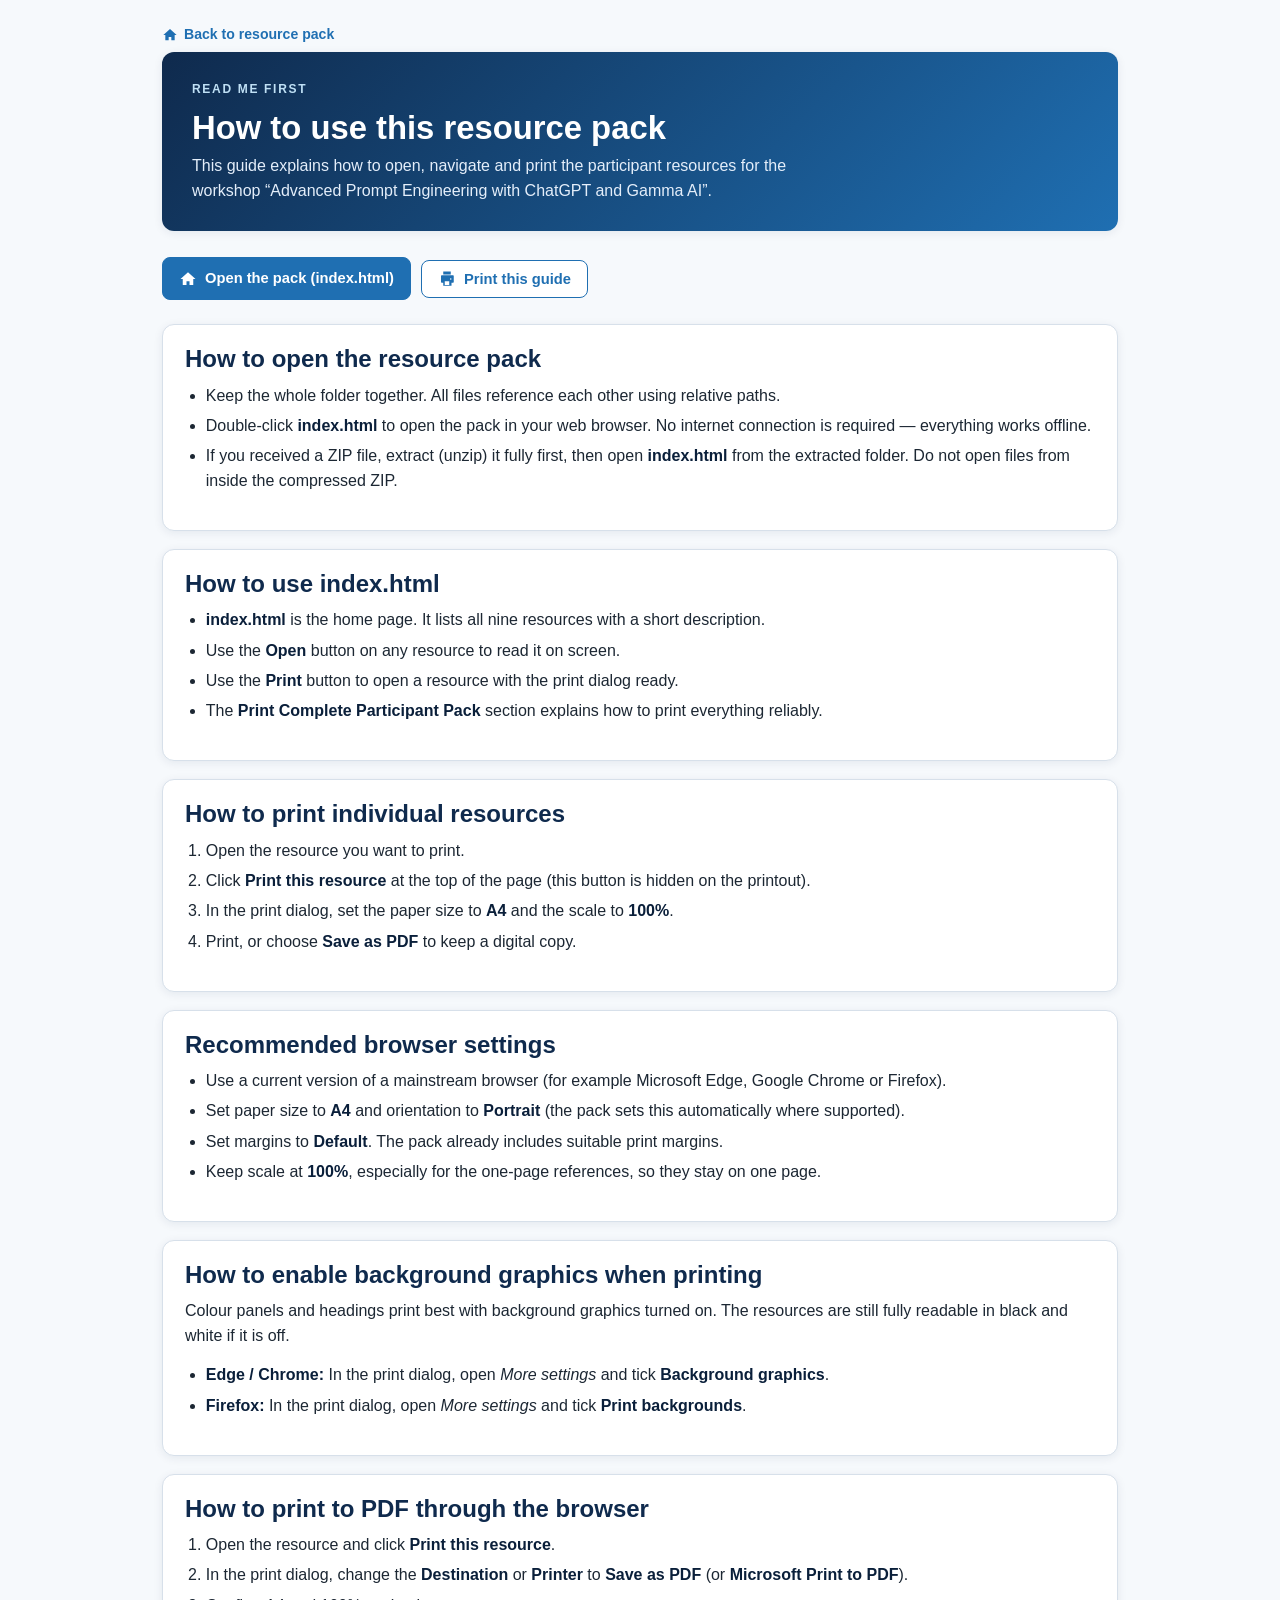
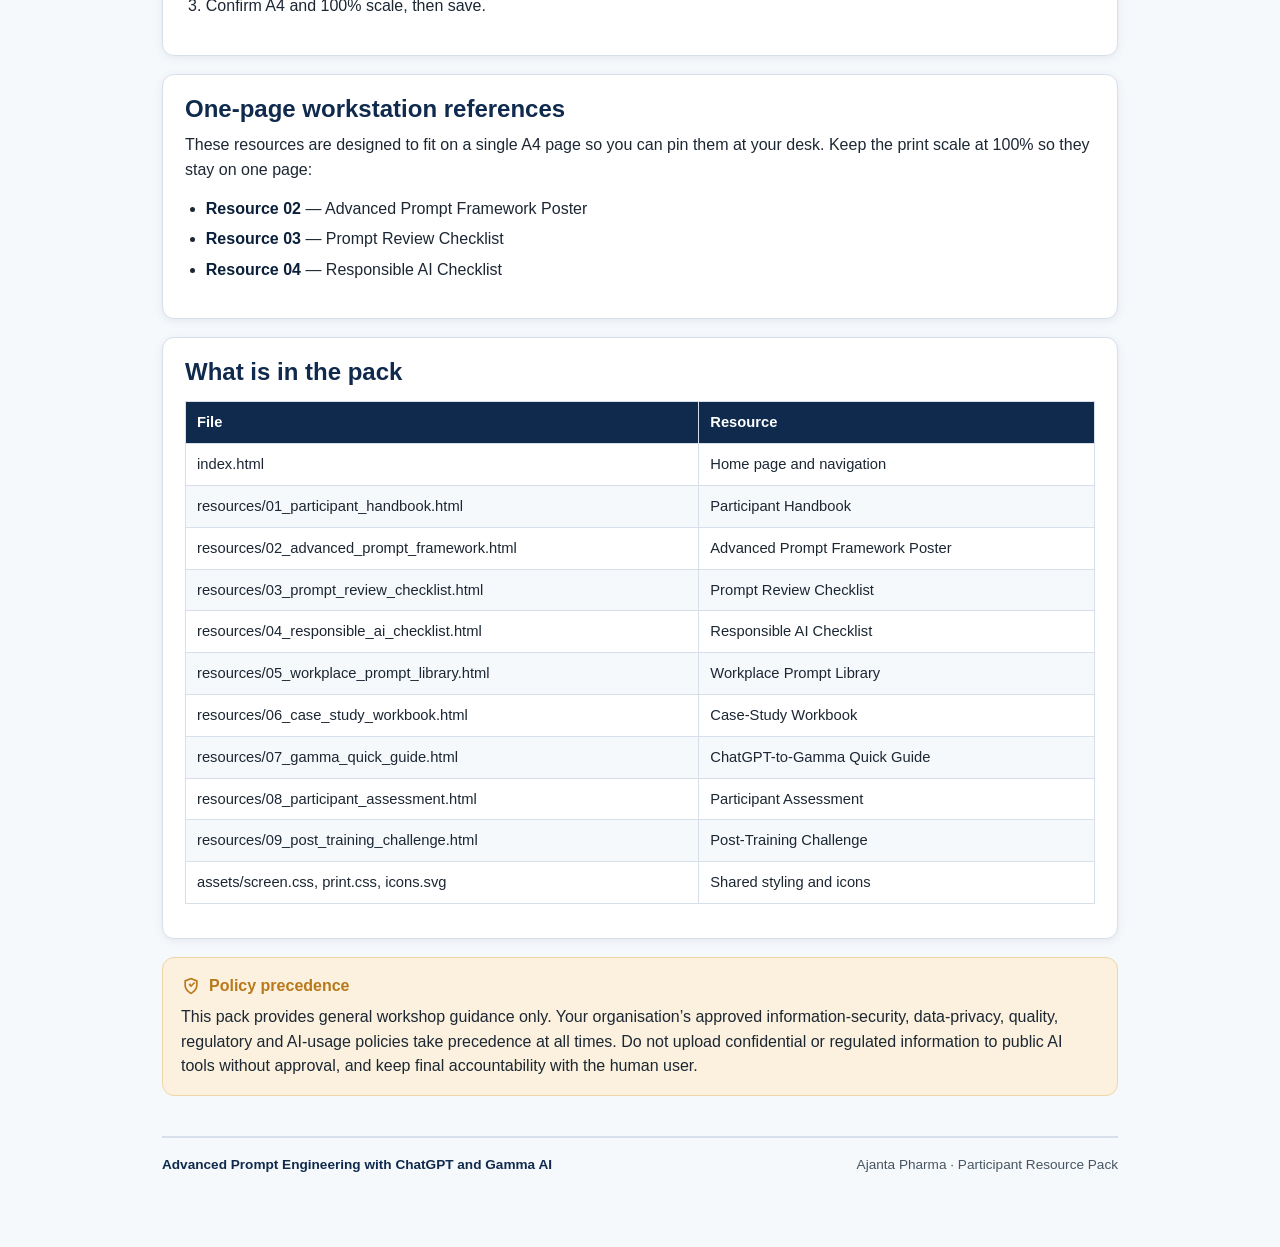
==== README.html @ 560134e1 "moved files" ====
<!DOCTYPE html>
<html lang="en-IN">
<head>
<meta charset="UTF-8">
<meta name="viewport" content="width=device-width, initial-scale=1.0">
<title>README &middot; Ajanta Pharma Participant Resource Pack</title>
<meta name="description" content="How to open, use and print the participant resource pack.">
<link rel="stylesheet" href="assets/screen.css">
<link rel="stylesheet" href="assets/print.css" media="print">
</head>
<body>
<div class="wrap">

  <a class="back-link no-print" href="index.html">
    <svg class="icon" aria-hidden="true" style="width:16px;height:16px;fill:currentColor"><use href="assets/icons.svg#home"></use></svg>
    Back to resource pack
  </a>

  <header class="doc-header">
    <div class="eyebrow">Read me first</div>
    <h1>How to use this resource pack</h1>
    <p>This guide explains how to open, navigate and print the participant resources for the workshop
    &ldquo;Advanced Prompt Engineering with ChatGPT and Gamma AI&rdquo;.</p>
  </header>

  <div class="toolbar no-print">
    <a class="btn" href="index.html">
      <svg class="icon" aria-hidden="true"><use href="assets/icons.svg#home"></use></svg>
      Open the pack (index.html)
    </a>
    <button type="button" class="btn secondary" onclick="window.print()">
      <svg class="icon" aria-hidden="true"><use href="assets/icons.svg#print"></use></svg>
      Print this guide
    </button>
  </div>

  <section class="card">
    <h2 style="margin-top:0">How to open the resource pack</h2>
    <ul>
      <li>Keep the whole folder together. All files reference each other using relative paths.</li>
      <li>Double-click <strong>index.html</strong> to open the pack in your web browser. No internet connection
      is required &mdash; everything works offline.</li>
      <li>If you received a ZIP file, extract (unzip) it fully first, then open <strong>index.html</strong> from
      the extracted folder. Do not open files from inside the compressed ZIP.</li>
    </ul>
  </section>

  <section class="card">
    <h2 style="margin-top:0">How to use index.html</h2>
    <ul>
      <li><strong>index.html</strong> is the home page. It lists all nine resources with a short description.</li>
      <li>Use the <strong>Open</strong> button on any resource to read it on screen.</li>
      <li>Use the <strong>Print</strong> button to open a resource with the print dialog ready.</li>
      <li>The <strong>Print Complete Participant Pack</strong> section explains how to print everything reliably.</li>
    </ul>
  </section>

  <section class="card">
    <h2 style="margin-top:0">How to print individual resources</h2>
    <ol>
      <li>Open the resource you want to print.</li>
      <li>Click <strong>Print this resource</strong> at the top of the page (this button is hidden on the printout).</li>
      <li>In the print dialog, set the paper size to <strong>A4</strong> and the scale to <strong>100%</strong>.</li>
      <li>Print, or choose <strong>Save as PDF</strong> to keep a digital copy.</li>
    </ol>
  </section>

  <section class="card">
    <h2 style="margin-top:0">Recommended browser settings</h2>
    <ul>
      <li>Use a current version of a mainstream browser (for example Microsoft Edge, Google Chrome or Firefox).</li>
      <li>Set paper size to <strong>A4</strong> and orientation to <strong>Portrait</strong> (the pack sets this
      automatically where supported).</li>
      <li>Set margins to <strong>Default</strong>. The pack already includes suitable print margins.</li>
      <li>Keep scale at <strong>100%</strong>, especially for the one-page references, so they stay on one page.</li>
    </ul>
  </section>

  <section class="card">
    <h2 style="margin-top:0">How to enable background graphics when printing</h2>
    <p>Colour panels and headings print best with background graphics turned on. The resources are still fully
    readable in black and white if it is off.</p>
    <ul>
      <li><strong>Edge / Chrome:</strong> In the print dialog, open <em>More settings</em> and tick
      <strong>Background graphics</strong>.</li>
      <li><strong>Firefox:</strong> In the print dialog, open <em>More settings</em> and tick
      <strong>Print backgrounds</strong>.</li>
    </ul>
  </section>

  <section class="card">
    <h2 style="margin-top:0">How to print to PDF through the browser</h2>
    <ol>
      <li>Open the resource and click <strong>Print this resource</strong>.</li>
      <li>In the print dialog, change the <strong>Destination</strong> or <strong>Printer</strong> to
      <strong>Save as PDF</strong> (or <strong>Microsoft Print to PDF</strong>).</li>
      <li>Confirm A4 and 100% scale, then save.</li>
    </ol>
  </section>

  <section class="card">
    <h2 style="margin-top:0">One-page workstation references</h2>
    <p>These resources are designed to fit on a single A4 page so you can pin them at your desk. Keep the print
    scale at 100% so they stay on one page:</p>
    <ul>
      <li><strong>Resource 02</strong> &mdash; Advanced Prompt Framework Poster</li>
      <li><strong>Resource 03</strong> &mdash; Prompt Review Checklist</li>
      <li><strong>Resource 04</strong> &mdash; Responsible AI Checklist</li>
    </ul>
  </section>

  <section class="card">
    <h2 style="margin-top:0">What is in the pack</h2>
    <table>
      <thead><tr><th>File</th><th>Resource</th></tr></thead>
      <tbody>
        <tr><td>index.html</td><td>Home page and navigation</td></tr>
        <tr><td>resources/01_participant_handbook.html</td><td>Participant Handbook</td></tr>
        <tr><td>resources/02_advanced_prompt_framework.html</td><td>Advanced Prompt Framework Poster</td></tr>
        <tr><td>resources/03_prompt_review_checklist.html</td><td>Prompt Review Checklist</td></tr>
        <tr><td>resources/04_responsible_ai_checklist.html</td><td>Responsible AI Checklist</td></tr>
        <tr><td>resources/05_workplace_prompt_library.html</td><td>Workplace Prompt Library</td></tr>
        <tr><td>resources/06_case_study_workbook.html</td><td>Case-Study Workbook</td></tr>
        <tr><td>resources/07_gamma_quick_guide.html</td><td>ChatGPT-to-Gamma Quick Guide</td></tr>
        <tr><td>resources/08_participant_assessment.html</td><td>Participant Assessment</td></tr>
        <tr><td>resources/09_post_training_challenge.html</td><td>Post-Training Challenge</td></tr>
        <tr><td>assets/screen.css, print.css, icons.svg</td><td>Shared styling and icons</td></tr>
      </tbody>
    </table>
  </section>

  <div class="box warning">
    <div class="box-title"><svg class="icon" aria-hidden="true"><use href="assets/icons.svg#shield"></use></svg>Policy precedence</div>
    This pack provides general workshop guidance only. Your organisation&rsquo;s approved information-security,
    data-privacy, quality, regulatory and AI-usage policies take precedence at all times. Do not upload
    confidential or regulated information to public AI tools without approval, and keep final accountability with
    the human user.
  </div>

  <footer class="doc-footer">
    <span class="brand">Advanced Prompt Engineering with ChatGPT and Gamma AI</span>
    <span>Ajanta Pharma &middot; Participant Resource Pack</span>
  </footer>

</div>
</body>
</html>
---- assets/screen.css ----
/* =====================================================================
   Ajanta Pharma - Participant Resource Pack
   screen.css - shared on-screen design system
   Advanced Prompt Engineering with ChatGPT and Gamma AI
   ===================================================================== */

:root {
  /* Colour system */
  --navy: #0f2a4d;
  --navy-deep: #0a1f3a;
  --blue: #1f6fb2;
  --blue-soft: #e8f1fa;
  --teal: #0f8f8f;
  --teal-soft: #e2f4f2;
  --ink: #1c2733;
  --ink-soft: #465562;
  --line: #d7e0ea;
  --line-strong: #b9c7d6;
  --bg: #ffffff;
  --bg-tint: #f6f9fc;
  --amber: #b9791a;
  --amber-soft: #fbf1de;
  --rose: #a83232;
  --rose-soft: #fbe9e9;
  --green: #227a4b;
  --green-soft: #e6f4ec;

  /* Type */
  --font: Aptos, Arial, Calibri, "Segoe UI", sans-serif;
  --mono: "Cascadia Mono", Consolas, "Courier New", monospace;

  /* Spacing / shape */
  --radius: 12px;
  --radius-sm: 8px;
  --shadow: 0 2px 10px rgba(15, 42, 77, 0.08);
  --maxw: 1000px;
}

* { box-sizing: border-box; }

html { scroll-behavior: smooth; }

body {
  margin: 0;
  font-family: var(--font);
  color: var(--ink);
  background: var(--bg-tint);
  line-height: 1.55;
  font-size: 16px;
}

.wrap {
  max-width: var(--maxw);
  margin: 0 auto;
  padding: 24px 22px 72px;
}

/* ------------------------------ Headings ------------------------------ */
h1, h2, h3, h4 {
  color: var(--navy);
  line-height: 1.2;
  margin: 0 0 0.4em;
  font-weight: 700;
}
h1 { font-size: 2.05rem; }
h2 { font-size: 1.5rem; margin-top: 1.6em; }
h3 { font-size: 1.18rem; margin-top: 1.3em; }
h4 { font-size: 1.02rem; color: var(--blue); }

p { margin: 0 0 0.9em; }
a { color: var(--blue); }
strong { color: var(--navy-deep); }
small { color: var(--ink-soft); }

ul, ol { margin: 0 0 1em; padding-left: 1.3em; }
li { margin-bottom: 0.35em; }

hr {
  border: none;
  border-top: 1px solid var(--line);
  margin: 1.8em 0;
}

/* ------------------------------ Header ------------------------------ */
.doc-header {
  background: linear-gradient(135deg, var(--navy) 0%, var(--blue) 100%);
  color: #fff;
  border-radius: var(--radius);
  padding: 28px 30px;
  margin-bottom: 26px;
  box-shadow: var(--shadow);
}
.doc-header h1 { color: #fff; margin-bottom: 6px; }
.doc-header .eyebrow {
  text-transform: uppercase;
  letter-spacing: 0.14em;
  font-size: 0.75rem;
  font-weight: 700;
  color: #bfe0f5;
  margin-bottom: 10px;
}
.doc-header p { color: #e4eefa; margin-bottom: 0; max-width: 68ch; }
.doc-header .icon { width: 30px; height: 30px; fill: #bfe0f5; vertical-align: middle; }

/* ------------------------------ Toolbar / buttons ------------------------------ */
.toolbar {
  display: flex;
  flex-wrap: wrap;
  gap: 10px;
  align-items: center;
  margin-bottom: 24px;
}

.btn {
  display: inline-flex;
  align-items: center;
  gap: 8px;
  font-family: inherit;
  font-size: 0.92rem;
  font-weight: 600;
  color: #fff;
  background: var(--blue);
  border: 1px solid var(--blue);
  border-radius: var(--radius-sm);
  padding: 9px 16px;
  cursor: pointer;
  text-decoration: none;
  transition: background 0.15s ease, transform 0.05s ease;
}
.btn:hover { background: var(--navy); border-color: var(--navy); }
.btn:active { transform: translateY(1px); }
.btn.secondary { background: #fff; color: var(--blue); }
.btn.secondary:hover { background: var(--blue-soft); color: var(--navy); }
.btn.teal { background: var(--teal); border-color: var(--teal); }
.btn.teal:hover { background: #0b6f6f; border-color: #0b6f6f; }
.btn .icon { width: 18px; height: 18px; fill: currentColor; }

.back-link {
  display: inline-flex;
  align-items: center;
  gap: 6px;
  font-size: 0.88rem;
  font-weight: 600;
  color: var(--blue);
  text-decoration: none;
  margin-bottom: 6px;
}
.back-link:hover { text-decoration: underline; }

/* ------------------------------ Cards ------------------------------ */
.card {
  background: #fff;
  border: 1px solid var(--line);
  border-radius: var(--radius);
  padding: 20px 22px;
  box-shadow: var(--shadow);
  margin-bottom: 18px;
}
.card h3 { margin-top: 0; }

.grid { display: grid; gap: 16px; }
.grid.cols-2 { grid-template-columns: repeat(2, 1fr); }
.grid.cols-3 { grid-template-columns: repeat(3, 1fr); }
.grid.cols-4 { grid-template-columns: repeat(4, 1fr); }

/* Resource index tiles */
.resource-list { display: grid; grid-template-columns: repeat(2, 1fr); gap: 16px; }
.resource {
  background: #fff;
  border: 1px solid var(--line);
  border-left: 5px solid var(--blue);
  border-radius: var(--radius);
  padding: 18px 20px;
  box-shadow: var(--shadow);
  display: flex;
  flex-direction: column;
}
.resource .r-head { display: flex; align-items: center; gap: 12px; margin-bottom: 8px; }
.resource .r-num {
  flex: 0 0 auto;
  width: 40px; height: 40px;
  border-radius: 10px;
  background: var(--blue-soft);
  color: var(--navy);
  display: grid; place-items: center;
  font-weight: 800; font-size: 1.05rem;
}
.resource .icon { width: 22px; height: 22px; fill: var(--blue); }
.resource h3 { margin: 0; font-size: 1.08rem; }
.resource p { font-size: 0.9rem; color: var(--ink-soft); flex: 1 1 auto; }
.resource .r-actions { display: flex; gap: 8px; margin-top: 10px; }
.resource .tag {
  display: inline-block;
  font-size: 0.72rem;
  font-weight: 700;
  text-transform: uppercase;
  letter-spacing: 0.06em;
  color: var(--teal);
  background: var(--teal-soft);
  border-radius: 999px;
  padding: 2px 10px;
  margin-bottom: 8px;
  align-self: flex-start;
}

/* ------------------------------ Callout boxes ------------------------------ */
.box {
  border-radius: var(--radius);
  padding: 16px 18px;
  margin: 16px 0;
  border: 1px solid var(--line);
  background: var(--bg-tint);
}
.box .box-title {
  display: flex; align-items: center; gap: 8px;
  font-weight: 700; margin-bottom: 6px;
}
.box .icon { width: 20px; height: 20px; }

.box.remember { background: var(--blue-soft); border-color: #bcd8ef; }
.box.remember .box-title { color: var(--navy); }
.box.remember .icon { fill: var(--blue); }

.box.tip { background: var(--teal-soft); border-color: #b8e2de; }
.box.tip .box-title { color: #0b6f6f; }
.box.tip .icon { fill: var(--teal); }

.box.warning { background: var(--amber-soft); border-color: #eed6a6; }
.box.warning .box-title { color: var(--amber); }
.box.warning .icon { fill: var(--amber); }

.box.danger { background: var(--rose-soft); border-color: #eec2c2; }
.box.danger .box-title { color: var(--rose); }
.box.danger .icon { fill: var(--rose); }

.box.exercise { background: #f0f4f9; border-color: #cdd9e6; border-left: 5px solid var(--navy); }
.box.exercise .box-title { color: var(--navy); }

/* ------------------------------ Prompt boxes ------------------------------ */
.prompt {
  position: relative;
  background: #0f2033;
  color: #eaf1f8;
  border-radius: var(--radius-sm);
  padding: 16px 18px;
  margin: 12px 0;
  font-family: var(--mono);
  font-size: 0.86rem;
  line-height: 1.5;
  white-space: pre-wrap;
  word-break: break-word;
  border: 1px solid #1c3a5c;
}
.prompt .prompt-label {
  display: block;
  font-family: var(--font);
  font-size: 0.7rem;
  font-weight: 700;
  letter-spacing: 0.08em;
  text-transform: uppercase;
  color: #8fc3ec;
  margin-bottom: 8px;
}
.prompt.weak { background: #fbe9e9; color: #5d1f1f; border-color: #eec2c2; }
.prompt.weak .prompt-label { color: var(--rose); }
.prompt.improved { background: #e6f4ec; color: #123c26; border-color: #bfe3cd; }
.prompt.improved .prompt-label { color: var(--green); }
.prompt.followup { background: #eef3fb; color: #17324f; border-color: #cbdcf0; }
.prompt.followup .prompt-label { color: var(--blue); }

.copy-btn {
  position: absolute;
  top: 10px; right: 10px;
  display: inline-flex; align-items: center; gap: 5px;
  font-family: var(--font);
  font-size: 0.72rem; font-weight: 700;
  background: rgba(255,255,255,0.14);
  color: #fff;
  border: 1px solid rgba(255,255,255,0.35);
  border-radius: 6px;
  padding: 4px 9px;
  cursor: pointer;
}
.copy-btn:hover { background: rgba(255,255,255,0.28); }
.copy-btn .icon { width: 13px; height: 13px; fill: currentColor; }
.prompt.weak .copy-btn,
.prompt.improved .copy-btn,
.prompt.followup .copy-btn {
  background: rgba(15,42,77,0.08);
  color: var(--navy);
  border-color: rgba(15,42,77,0.25);
}

/* ------------------------------ Tables ------------------------------ */
table {
  width: 100%;
  border-collapse: collapse;
  margin: 14px 0;
  font-size: 0.92rem;
  background: #fff;
}
caption { text-align: left; font-weight: 700; color: var(--navy); margin-bottom: 6px; }
th, td {
  border: 1px solid var(--line);
  padding: 9px 11px;
  text-align: left;
  vertical-align: top;
}
thead th {
  background: var(--navy);
  color: #fff;
  font-weight: 600;
}
tbody tr:nth-child(even) { background: var(--bg-tint); }

/* ------------------------------ Checklists ------------------------------ */
.checklist { list-style: none; padding-left: 0; margin: 0; }
.checklist li {
  display: flex;
  align-items: flex-start;
  gap: 10px;
  padding: 7px 0;
  border-bottom: 1px dashed var(--line);
}
.checklist li:last-child { border-bottom: none; }
.checkbox {
  flex: 0 0 auto;
  width: 16px; height: 16px;
  border: 2px solid var(--blue);
  border-radius: 4px;
  margin-top: 3px;
  background: #fff;
}

/* Writing lines for handwritten notes */
.write-lines {
  border: 1px solid var(--line);
  border-radius: var(--radius-sm);
  background:
    repeating-linear-gradient(
      to bottom,
      transparent,
      transparent 31px,
      var(--line) 31px,
      var(--line) 32px
    );
  min-height: 128px;
  padding: 8px 12px;
  margin: 10px 0 18px;
}
.write-lines.short { min-height: 64px; }
.write-lines.tall { min-height: 224px; }
.write-box {
  border: 1px solid var(--line);
  border-radius: var(--radius-sm);
  min-height: 90px;
  padding: 10px 12px;
  margin: 10px 0 18px;
  background: #fff;
}
.field-label { font-weight: 700; color: var(--navy); display: block; margin: 12px 0 4px; }

/* Framework worksheet */
.worksheet { display: grid; gap: 0; border: 1px solid var(--line-strong); border-radius: var(--radius-sm); overflow: hidden; }
.worksheet .ws-row { display: grid; grid-template-columns: 190px 1fr; border-bottom: 1px solid var(--line); }
.worksheet .ws-row:last-child { border-bottom: none; }
.worksheet .ws-label { background: var(--blue-soft); color: var(--navy); font-weight: 700; padding: 12px 14px; border-right: 1px solid var(--line); }
.worksheet .ws-field { padding: 12px 14px; min-height: 46px; }

/* Numbered step flow */
.steps { counter-reset: step; list-style: none; padding-left: 0; }
.steps > li {
  position: relative;
  padding-left: 46px;
  margin-bottom: 16px;
  min-height: 34px;
}
.steps > li::before {
  counter-increment: step;
  content: counter(step);
  position: absolute; left: 0; top: 0;
  width: 32px; height: 32px;
  background: var(--teal);
  color: #fff;
  border-radius: 50%;
  display: grid; place-items: center;
  font-weight: 800; font-size: 0.95rem;
}

/* Pills / badges */
.pill {
  display: inline-block;
  font-size: 0.72rem;
  font-weight: 700;
  border-radius: 999px;
  padding: 2px 10px;
  margin-right: 6px;
}
.pill.goal { background: var(--blue-soft); color: var(--navy); }
.pill.when { background: var(--teal-soft); color: #0b6f6f; }

/* Framework list (poster/handbook) */
.fw-list { list-style: none; padding-left: 0; counter-reset: fw; }
.fw-list li {
  counter-increment: fw;
  padding: 8px 0 8px 44px;
  position: relative;
  border-bottom: 1px solid var(--line);
}
.fw-list li:last-child { border-bottom: none; }
.fw-list li::before {
  content: counter(fw);
  position: absolute; left: 0; top: 8px;
  width: 30px; height: 30px;
  background: var(--navy);
  color: #fff;
  border-radius: 8px;
  display: grid; place-items: center;
  font-weight: 800; font-size: 0.85rem;
}
.fw-list li b { color: var(--navy); display: block; }

/* ------------------------------ Footer ------------------------------ */
.doc-footer {
  margin-top: 40px;
  padding-top: 16px;
  border-top: 2px solid var(--line);
  color: var(--ink-soft);
  font-size: 0.85rem;
  display: flex;
  justify-content: space-between;
  flex-wrap: wrap;
  gap: 8px;
}
.doc-footer .brand { font-weight: 700; color: var(--navy); }

/* Page section for handbook chapters */
.section { margin-bottom: 8px; }
.section-num {
  display: inline-grid; place-items: center;
  width: 30px; height: 30px;
  background: var(--teal); color: #fff;
  border-radius: 8px; font-weight: 800;
  margin-right: 8px; font-size: 0.9rem;
}

.lead { font-size: 1.05rem; color: var(--ink-soft); }
.muted { color: var(--ink-soft); }
.center { text-align: center; }
.two-col { column-count: 2; column-gap: 26px; }

/* Table of contents */
.toc { columns: 2; column-gap: 30px; }
.toc ol { padding-left: 1.4em; }
.toc a { text-decoration: none; }
.toc a:hover { text-decoration: underline; }

/* Logo placeholder */
.logo-slot {
  border: 2px dashed var(--line-strong);
  border-radius: var(--radius-sm);
  padding: 14px;
  text-align: center;
  color: var(--ink-soft);
  font-size: 0.85rem;
  background: var(--bg-tint);
}

/* Poster-specific */
.poster-col h2 { display: flex; align-items: center; gap: 10px; }
.poster-col .icon { width: 26px; height: 26px; }

/* ------------------------------ Responsive ------------------------------ */
@media (max-width: 820px) {
  body { font-size: 15px; }
  .grid.cols-2, .grid.cols-3, .grid.cols-4,
  .resource-list { grid-template-columns: 1fr; }
  .two-col, .toc { column-count: 1; columns: 1; }
  .worksheet .ws-row { grid-template-columns: 1fr; }
  .worksheet .ws-label { border-right: none; border-bottom: 1px solid var(--line); }
  .doc-header { padding: 22px 20px; }
  h1 { font-size: 1.7rem; }
}
---- assets/print.css ----
/* =====================================================================
   Ajanta Pharma - Participant Resource Pack
   print.css - A4 print optimisation
   Loaded with media="print"
   ===================================================================== */

@page {
  size: A4 portrait;
  margin: 13mm;
  @bottom-center {
    content: counter(page);
    font-family: Aptos, Arial, Calibri, "Segoe UI", sans-serif;
    font-size: 9pt;
    color: #465562;
  }
}

/* Landscape pages: apply class "landscape" on <body> of a resource that
   genuinely needs the extra width (e.g. wide comparison tables). */
@page landscape {
  size: A4 landscape;
  margin: 13mm;
  @bottom-center {
    content: counter(page);
    font-family: Aptos, Arial, Calibri, "Segoe UI", sans-serif;
    font-size: 9pt;
    color: #465562;
  }
}

@media print {
  html, body {
    background: #fff !important;
    color: #000;
    font-size: 11pt;          /* >= 10.5pt body text */
    line-height: 1.4;
  }

  body.landscape { page: landscape; }

  .wrap {
    max-width: none;
    margin: 0;
    padding: 0;
  }

  /* Hide interactive / navigation elements */
  .no-print,
  .toolbar,
  .btn,
  .copy-btn,
  .back-link,
  nav {
    display: none !important;
  }

  /* Ensure colour fills and backgrounds print */
  * {
    -webkit-print-color-adjust: exact;
    print-color-adjust: exact;
  }

  /* Header prints as a lighter band so it works in greyscale too */
  .doc-header {
    background: #0f2a4d !important;
    color: #fff !important;
    box-shadow: none;
    border: 1px solid #0f2a4d;
    border-radius: 8px;
    padding: 14px 16px;
    margin-bottom: 14px;
  }
  .doc-header p { color: #eaf1f8 !important; }

  h1 { font-size: 20pt; }       /* major headings >= 16pt */
  h2 { font-size: 15pt; }
  h3 { font-size: 12.5pt; }
  h4 { font-size: 11.5pt; }

  /* Keep blocks intact across page breaks */
  .card,
  .box,
  .prompt,
  .resource,
  table,
  figure,
  .worksheet,
  .write-lines,
  .write-box,
  .case-study,
  .qa-item,
  .prompt-entry {
    break-inside: avoid;
    page-break-inside: avoid;
  }

  /* Prevent headings from sitting alone at the foot of a page */
  h1, h2, h3, h4 {
    break-after: avoid;
    page-break-after: avoid;
  }
  h2, h3 { orphans: 3; widows: 3; }
  p, li { orphans: 3; widows: 3; }

  /* Explicit page breaks where marked */
  .page-break { break-before: page; page-break-before: always; }
  .avoid-break { break-inside: avoid; page-break-inside: avoid; }

  /* Shadows off for crisp print */
  .card, .doc-header, .resource { box-shadow: none !important; }

  /* Links print legibly (kept dark, no URL spam for internal nav) */
  a { color: #0a1f3a; text-decoration: underline; }

  /* Prompt boxes: readable in greyscale, no clipping */
  .prompt {
    background: #f3f5f8 !important;
    color: #10233a !important;
    border: 1px solid #9fb2c6 !important;
    font-size: 10pt;
    overflow: visible;
    white-space: pre-wrap;
  }
  .prompt .prompt-label { color: #0f2a4d !important; }
  .prompt.weak { background: #f7ecec !important; border-color: #d3a9a9 !important; }
  .prompt.improved { background: #ecf5ef !important; border-color: #a9cdb6 !important; }
  .prompt.followup { background: #eef2f8 !important; border-color: #a9bdd6 !important; }

  /* Tables must fit the printable width */
  table { font-size: 9.8pt; width: 100% !important; }
  thead { display: table-header-group; }  /* repeat header on each page */
  th, td { padding: 5px 7px; }
  thead th { background: #0f2a4d !important; color: #fff !important; }
  tbody tr:nth-child(even) { background: #eef2f7 !important; }

  /* Multi-column layouts collapse to avoid awkward breaks in print
     unless explicitly a checklist two-column page */
  .two-col { column-count: 2; }

  /* Footer prints on content, small */
  .doc-footer { font-size: 9pt; margin-top: 18px; }

  /* Writing space keeps lines visible on print */
  .write-lines {
    background:
      repeating-linear-gradient(
        to bottom,
        transparent,
        transparent 29px,
        #c7d2de 29px,
        #c7d2de 30px
      ) !important;
    border: 1px solid #c7d2de;
  }

  /* One-page resources: prevent stray overflow to a 2nd sheet */
  body.one-page .wrap { padding: 0; }

  /* Poster fills the single A4 sheet */
  body.poster .wrap { padding: 0; }
  body.poster .doc-footer { margin-top: 10px; }

  img, svg { max-width: 100%; }
}
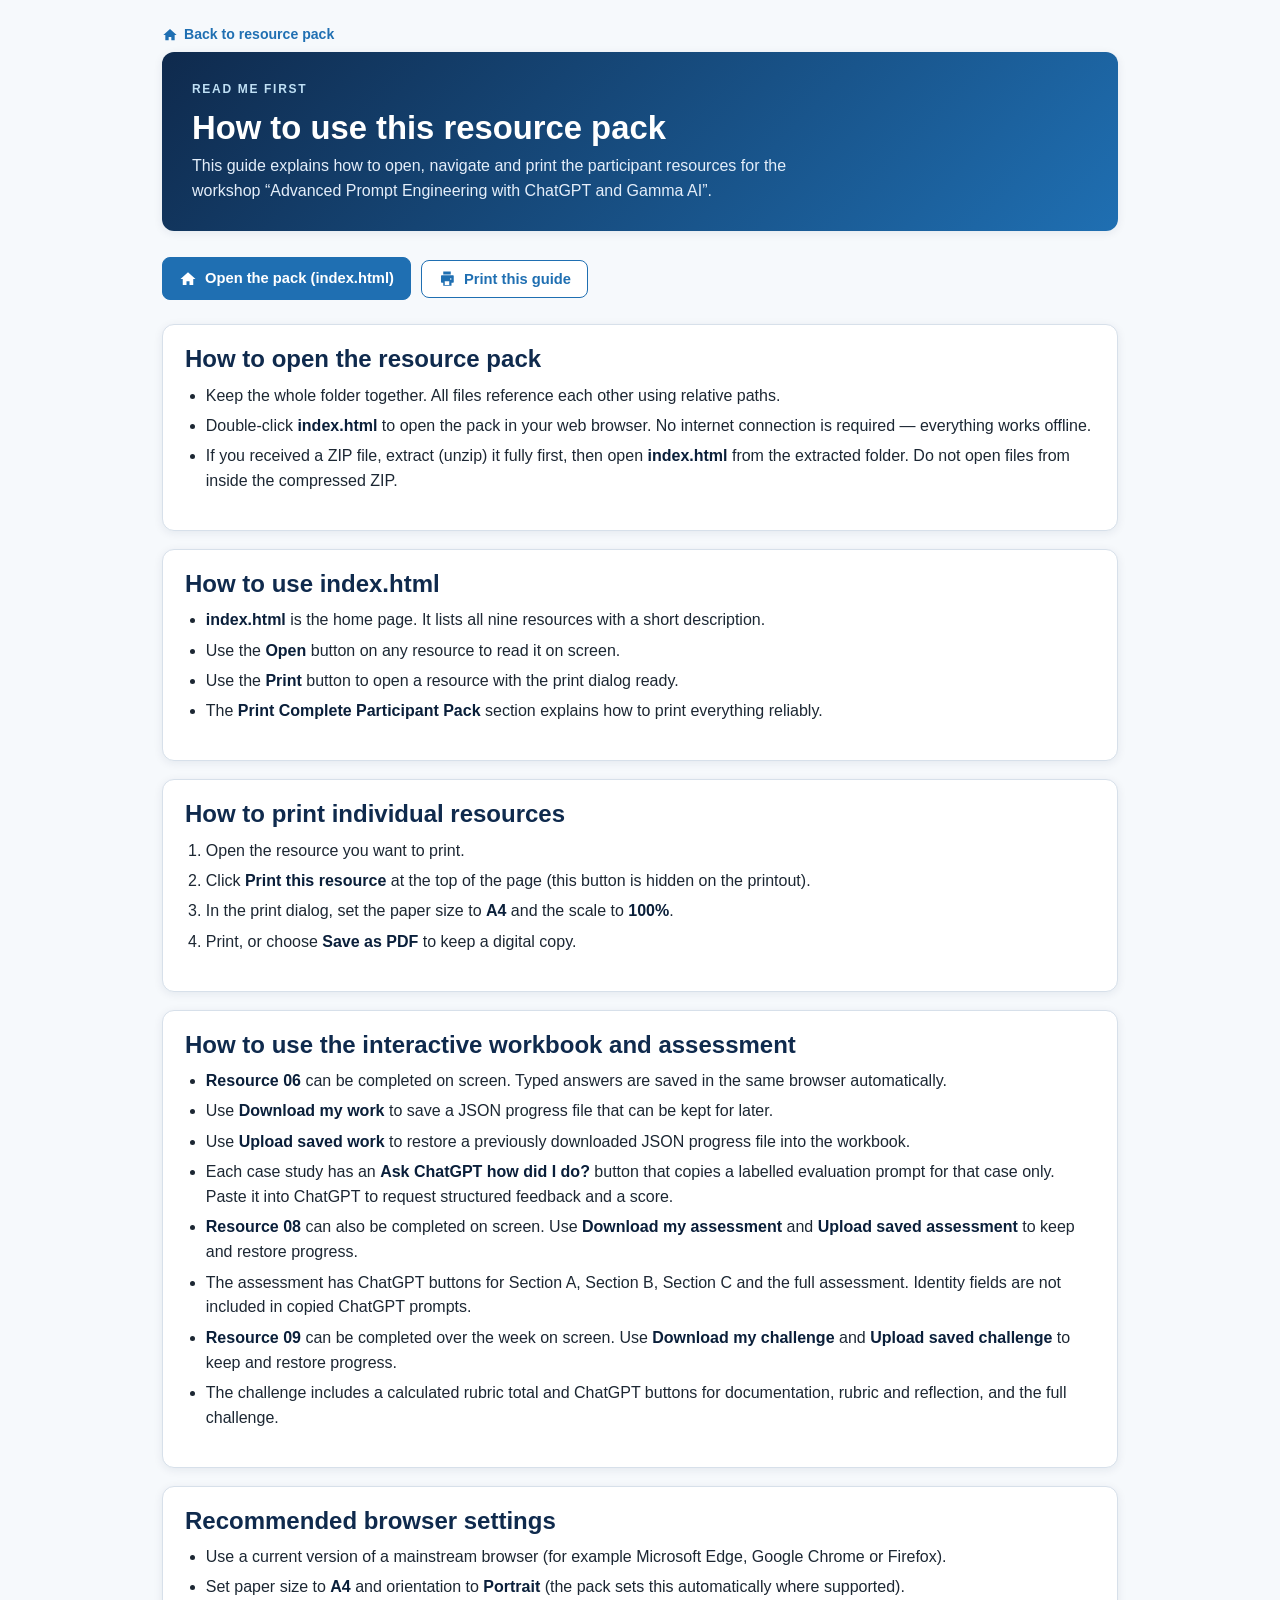
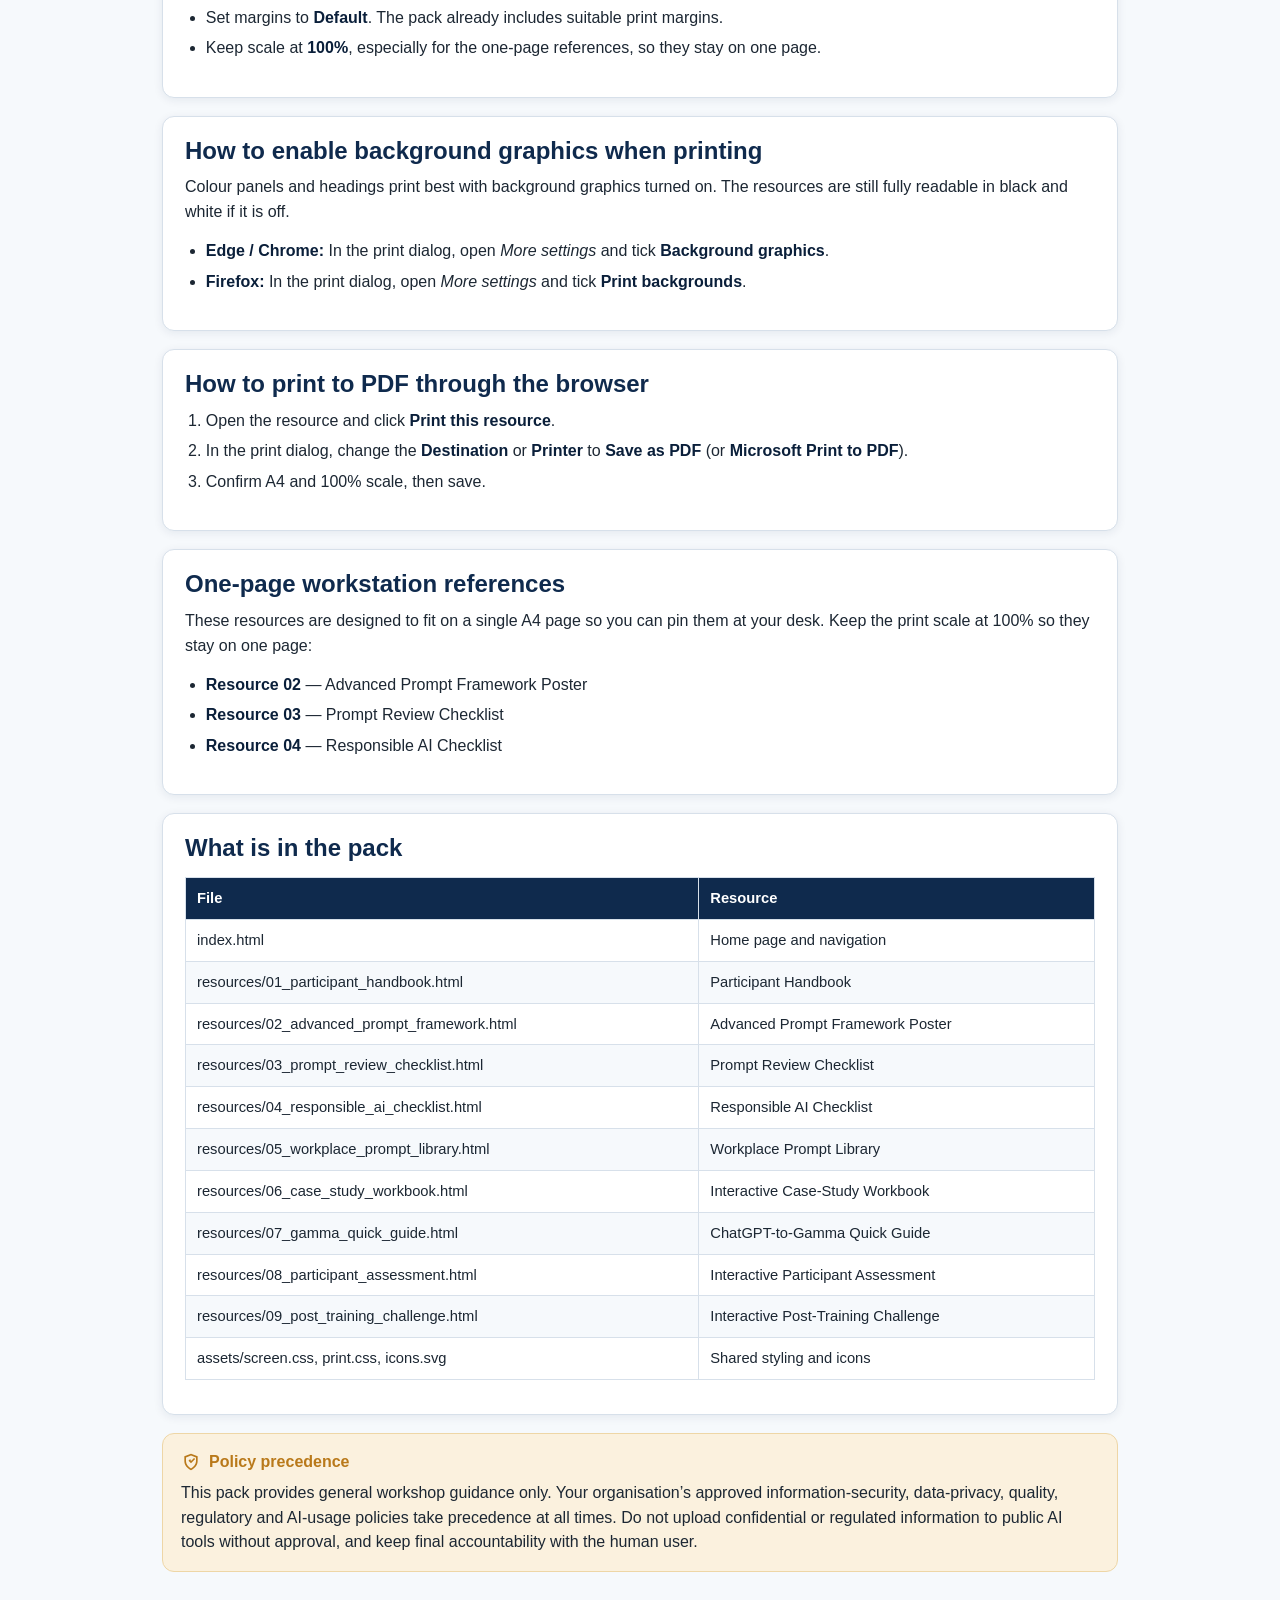
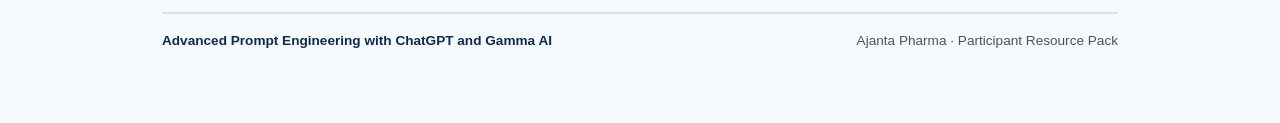
==== commit 1a39cbf4: "made interactive" ====
--- a/README.html
+++ b/README.html
@@ -66,6 +66,27 @@
   </section>
 
   <section class="card">
+    <h2 style="margin-top:0">How to use the interactive workbook and assessment</h2>
+    <ul>
+      <li><strong>Resource 06</strong> can be completed on screen. Typed answers are saved in the same browser
+      automatically.</li>
+      <li>Use <strong>Download my work</strong> to save a JSON progress file that can be kept for later.</li>
+      <li>Use <strong>Upload saved work</strong> to restore a previously downloaded JSON progress file into the
+      workbook.</li>
+      <li>Each case study has an <strong>Ask ChatGPT how did I do?</strong> button that copies a labelled
+      evaluation prompt for that case only. Paste it into ChatGPT to request structured feedback and a score.</li>
+      <li><strong>Resource 08</strong> can also be completed on screen. Use <strong>Download my assessment</strong>
+      and <strong>Upload saved assessment</strong> to keep and restore progress.</li>
+      <li>The assessment has ChatGPT buttons for Section A, Section B, Section C and the full assessment. Identity
+      fields are not included in copied ChatGPT prompts.</li>
+      <li><strong>Resource 09</strong> can be completed over the week on screen. Use <strong>Download my
+      challenge</strong> and <strong>Upload saved challenge</strong> to keep and restore progress.</li>
+      <li>The challenge includes a calculated rubric total and ChatGPT buttons for documentation, rubric and
+      reflection, and the full challenge.</li>
+    </ul>
+  </section>
+
+  <section class="card">
     <h2 style="margin-top:0">Recommended browser settings</h2>
     <ul>
       <li>Use a current version of a mainstream browser (for example Microsoft Edge, Google Chrome or Firefox).</li>
@@ -120,10 +141,10 @@
         <tr><td>resources/03_prompt_review_checklist.html</td><td>Prompt Review Checklist</td></tr>
         <tr><td>resources/04_responsible_ai_checklist.html</td><td>Responsible AI Checklist</td></tr>
         <tr><td>resources/05_workplace_prompt_library.html</td><td>Workplace Prompt Library</td></tr>
-        <tr><td>resources/06_case_study_workbook.html</td><td>Case-Study Workbook</td></tr>
+        <tr><td>resources/06_case_study_workbook.html</td><td>Interactive Case-Study Workbook</td></tr>
         <tr><td>resources/07_gamma_quick_guide.html</td><td>ChatGPT-to-Gamma Quick Guide</td></tr>
-        <tr><td>resources/08_participant_assessment.html</td><td>Participant Assessment</td></tr>
-        <tr><td>resources/09_post_training_challenge.html</td><td>Post-Training Challenge</td></tr>
+        <tr><td>resources/08_participant_assessment.html</td><td>Interactive Participant Assessment</td></tr>
+        <tr><td>resources/09_post_training_challenge.html</td><td>Interactive Post-Training Challenge</td></tr>
         <tr><td>assets/screen.css, print.css, icons.svg</td><td>Shared styling and icons</td></tr>
       </tbody>
     </table>
--- a/assets/print.css
+++ b/assets/print.css
@@ -49,6 +49,12 @@
   .toolbar,
   .btn,
   .copy-btn,
+  .case-actions,
+  .workbook-status,
+  .assessment-actions,
+  .assessment-status,
+  .challenge-actions,
+  .challenge-status,
   .back-link,
   nav {
     display: none !important;
@@ -153,6 +159,22 @@
     border: 1px solid #c7d2de;
   }
 
+  textarea.fillable-input,
+  textarea.write-lines {
+    color: #000 !important;
+    border: 1px solid #c7d2de !important;
+    box-shadow: none !important;
+    resize: none;
+    overflow: hidden;
+    white-space: pre-wrap;
+  }
+
+  .worksheet .ws-field textarea.fillable-input {
+    width: 100%;
+    min-height: 42px;
+    background: #fff !important;
+  }
+
   /* One-page resources: prevent stray overflow to a 2nd sheet */
   body.one-page .wrap { padding: 0; }
 
